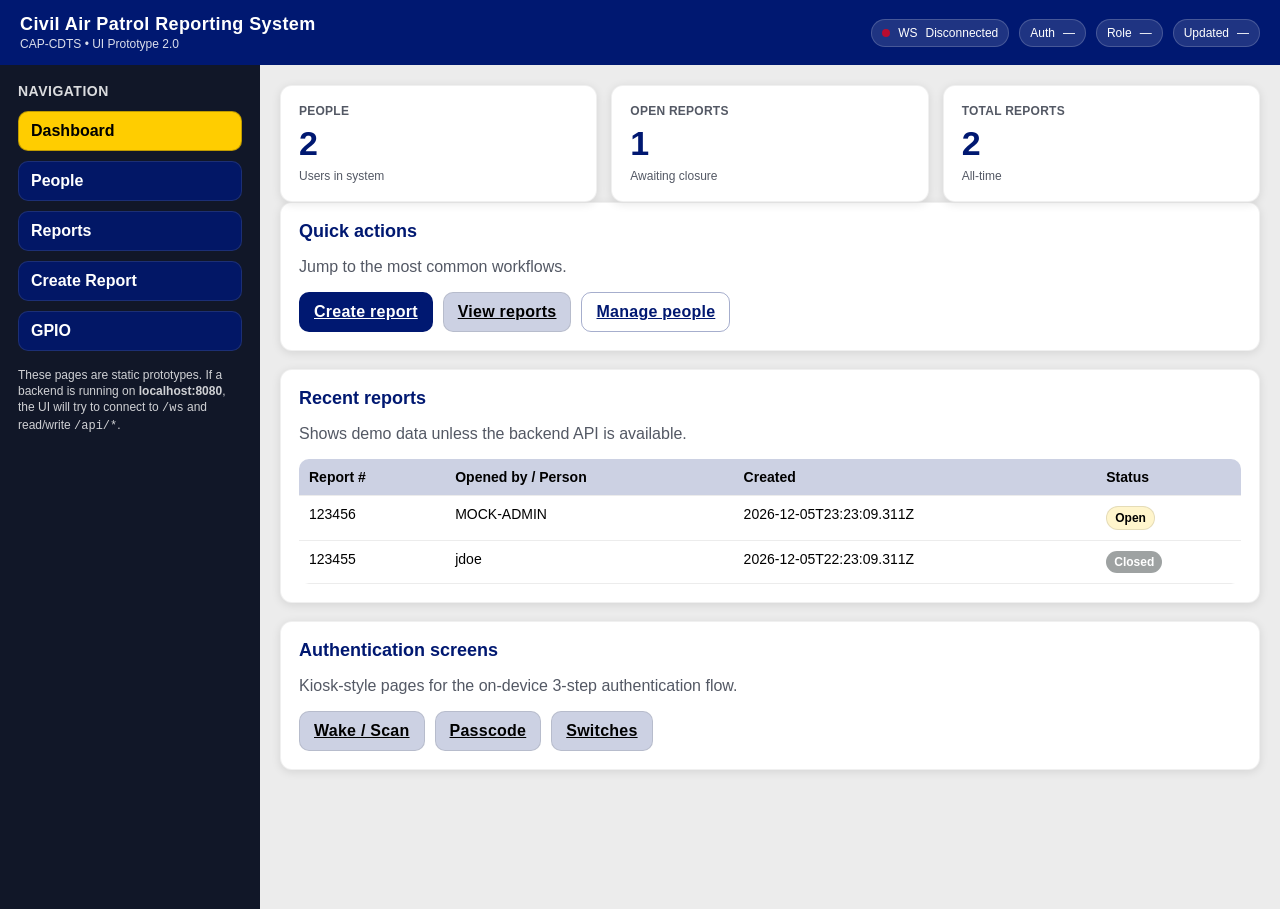
==== 2.0/index.html @ 658c5234 "2.0" ====
<!DOCTYPE html>
<html lang="en">
<head>
    <meta charset="UTF-8">
    <meta name="viewport" content="width=device-width, initial-scale=1.0">
    <title>CAP Reporting System — Dashboard</title>
    <link rel="stylesheet" href="cap-ui.css">
</head>
<body>

<a class="skip-link" href="#main">Skip to content</a>

<header class="app-header">
    <div class="title">
        <h1>Civil Air Patrol Reporting System</h1>
        <div class="subtitle">CAP-CDTS • UI Prototype 2.0</div>
    </div>
    <div class="status" aria-label="Live status">
        <div class="pill" title="WebSocket connection status">
            <span id="wsDot" class="dot neutral" aria-hidden="true"></span>
            <span>WS</span>
            <span id="wsText">Disconnected</span>
        </div>
        <div class="pill" title="Authentication stage">
            <span>Auth</span>
            <span id="authText">—</span>
        </div>
        <div class="pill" title="Current role">
            <span>Role</span>
            <span id="roleText">—</span>
        </div>
        <div class="pill" title="Last update timestamp">
            <span>Updated</span>
            <span id="updatedText">—</span>
        </div>
    </div>
</header>

<div class="container">
    <aside class="sidebar">
        <h2>Navigation</h2>
        <nav class="nav" aria-label="Primary">
            <a href="index.html">Dashboard</a>
            <a href="people.html">People</a>
            <a href="reports.html">Reports</a>
            <a href="create_report.html">Create Report</a>
            <a href="gpio.html">GPIO</a>
        </nav>
        <div class="note">
            These pages are static prototypes. If a backend is running on
            <strong>localhost:8080</strong>, the UI will try to connect to <code>/ws</code> and
            read/write <code>/api/*</code>.
        </div>
    </aside>

    <main class="main" id="main">
        <div class="grid cols-3" aria-label="Summary">
            <section class="card" aria-label="People summary">
                <div class="stat-label">People</div>
                <div class="stat-value" id="peopleCount">—</div>
                <div class="stat-sub">Users in system</div>
            </section>
            <section class="card" aria-label="Open reports summary">
                <div class="stat-label">Open reports</div>
                <div class="stat-value" id="openReportsCount">—</div>
                <div class="stat-sub">Awaiting closure</div>
            </section>
            <section class="card" aria-label="Total reports summary">
                <div class="stat-label">Total reports</div>
                <div class="stat-value" id="totalReportsCount">—</div>
                <div class="stat-sub">All-time</div>
            </section>
        </div>

        <section class="card">
            <h2>Quick actions</h2>
            <p class="muted">Jump to the most common workflows.</p>
            <div class="actions">
                <a class="btn" href="create_report.html">Create report</a>
                <a class="btn secondary" href="reports.html">View reports</a>
                <a class="btn ghost" href="people.html">Manage people</a>
            </div>
        </section>

        <section class="card" aria-label="Recent reports">
            <h2>Recent reports</h2>
            <p class="muted">Shows demo data unless the backend API is available.</p>
            <table class="table" aria-label="Recent reports table">
                <thead>
                <tr>
                    <th>Report #</th>
                    <th>Opened by / Person</th>
                    <th>Created</th>
                    <th>Status</th>
                </tr>
                </thead>
                <tbody id="recentReportsBody">
                <tr>
                    <td colspan="4" class="muted">Loading…</td>
                </tr>
                </tbody>
            </table>
        </section>

        <section class="card" aria-label="Auth flow screens">
            <h2>Authentication screens</h2>
            <p class="muted">Kiosk-style pages for the on-device 3-step authentication flow.</p>
            <div class="actions">
                <a class="btn secondary" href="wake.html">Wake / Scan</a>
                <a class="btn secondary" href="passcode.html">Passcode</a>
                <a class="btn secondary" href="switches.html">Switches</a>
            </div>
        </section>
    </main>
</div>

<script src="cap-ui.js"></script>
<script>
    (function () {
        "use strict";

        function safeText(v) {
            if (v === null || v === undefined) return "";
            return String(v);
        }

        function reportNum(r) {
            return r.num ?? r.report_num ?? r.reportNum ?? r.id ?? "—";
        }

        function reportWho(r) {
            return r.person ?? r.opened_by ?? r.openedBy ?? r.username ?? "—";
        }

        function reportCreated(r) {
            return r.created_at_utc ?? r.createdAtUtc ?? r.created_at ?? r.createdAt ?? "";
        }

        function isClosed(r) {
            return Boolean(r.closed_at_utc ?? r.closedAtUtc ?? r.closed_at ?? r.closedAt);
        }

        function renderRecentReports(reports) {
            var tbody = document.getElementById("recentReportsBody");
            if (!tbody) return;

            tbody.innerHTML = "";

            if (!Array.isArray(reports) || reports.length === 0) {
                tbody.innerHTML = '<tr><td colspan="4" class="muted">No reports found.</td></tr>';
                return;
            }

            reports.slice(0, 10).forEach(function (r) {
                var tr = document.createElement("tr");

                var tdNum = document.createElement("td");
                tdNum.textContent = safeText(reportNum(r));
                tr.appendChild(tdNum);

                var tdWho = document.createElement("td");
                tdWho.textContent = safeText(reportWho(r));
                tr.appendChild(tdWho);

                var tdCreated = document.createElement("td");
                tdCreated.textContent = safeText(reportCreated(r));
                tr.appendChild(tdCreated);

                var tdStatus = document.createElement("td");
                var span = document.createElement("span");
                span.className = "badge " + (isClosed(r) ? "closed" : "open");
                span.textContent = isClosed(r) ? "Closed" : "Open";
                tdStatus.appendChild(span);
                tr.appendChild(tdStatus);

                tbody.appendChild(tr);
            });
        }

        function setCounts(users, reports) {
            var peopleCount = document.getElementById("peopleCount");
            var openReportsCount = document.getElementById("openReportsCount");
            var totalReportsCount = document.getElementById("totalReportsCount");
            if (peopleCount) peopleCount.textContent = String(Array.isArray(users) ? users.length : 0);
            if (totalReportsCount) totalReportsCount.textContent = String(Array.isArray(reports) ? reports.length : 0);

            var open = 0;
            if (Array.isArray(reports)) {
                reports.forEach(function (r) {
                    if (!isClosed(r)) open += 1;
                });
            }
            if (openReportsCount) openReportsCount.textContent = String(open);
        }

        async function loadData() {
            var users = CAPUI.demoUsers();
            var reports = CAPUI.demoReports();

            var reportsResp = await CAPUI.apiGet("/api/reports");
            if (reportsResp.ok && Array.isArray(reportsResp.data)) {
                reports = reportsResp.data;
            }

            var usersResp = await CAPUI.apiGet("/api/users");
            if (usersResp.ok && Array.isArray(usersResp.data)) {
                users = usersResp.data;
            }

            setCounts(users, reports);
            renderRecentReports(reports);
        }

        CAPUI.markActiveNav();
        CAPUI.connectLiveState(function (state) {
            CAPUI.applyLiveStateToCommonBadges(state);
        });

        loadData();
    })();
</script>

</body>
</html>
---- 2.0/cap-ui.css ----
/*
  CAP Brand Palette
  Primary:
    Symbol Blue   #001871
    Silver Gray   #9ea2a2
  Secondary/Accent:
    Scarlet Red   #ba0c2f
    Air Force Yellow #ffcd00
    Black         #000000
    White         #ffffff
  Supplemental (20%):
    Blue 20%      #ccd1e3
    Red 20%       #f1ced5
    Yellow 20%    #fff5cc
    Gray 20%      #ececec
  Limited Use:
    CAP Navy      #111728
    Sky Blue      #99b9ca
*/

:root {
    --blue: #001871;
    --gray: #9ea2a2;
    --red: #ba0c2f;
    --yellow: #ffcd00;
    --black: #000000;
    --white: #ffffff;

    --blue-light: #ccd1e3;
    --red-light: #f1ced5;
    --yellow-light: #fff5cc;
    --gray-light: #ececec;

    --navy: #111728;
    --sky: #99b9ca;

    --page-bg: var(--gray-light);
    --surface: var(--white);
    --text: var(--black);
    --muted: rgba(17, 23, 40, 0.72);

    --radius: 12px;
    --shadow: 0 2px 10px rgba(0, 0, 0, 0.10);
    --shadow-strong: 0 12px 28px rgba(0, 0, 0, 0.18);
}

* { box-sizing: border-box; }

html, body {
    height: 100%;
}

body {
    margin: 0;
    font-family: Arial, sans-serif;
    background: var(--page-bg);
    color: var(--text);
}

a { color: inherit; }

a.skip-link {
    position: absolute;
    left: -999px;
    top: auto;
    width: 1px;
    height: 1px;
    overflow: hidden;
}

a.skip-link:focus {
    left: 12px;
    top: 12px;
    width: auto;
    height: auto;
    padding: 8px 12px;
    background: var(--yellow);
    color: var(--black);
    border-radius: 8px;
    z-index: 9999;
}

/* Header */
header.app-header {
    background: var(--blue);
    color: var(--white);
    padding: 14px 20px;
    display: flex;
    align-items: center;
    justify-content: space-between;
    gap: 16px;
}

header.app-header .title {
    display: flex;
    flex-direction: column;
    gap: 2px;
}

header.app-header h1 {
    margin: 0;
    font-size: 18px;
    letter-spacing: 0.4px;
}

header.app-header .subtitle {
    font-size: 12px;
    color: rgba(255,255,255,0.86);
}

header.app-header .status {
    display: flex;
    gap: 10px;
    align-items: center;
    flex-wrap: wrap;
    justify-content: flex-end;
}

.pill {
    display: inline-flex;
    align-items: center;
    gap: 8px;
    padding: 6px 10px;
    border-radius: 999px;
    font-size: 12px;
    background: rgba(255,255,255,0.12);
    border: 1px solid rgba(255,255,255,0.18);
}

.dot {
    width: 8px;
    height: 8px;
    border-radius: 999px;
    background: var(--yellow);
}

.dot.ok { background: var(--yellow); }
.dot.bad { background: var(--red); }
.dot.neutral { background: var(--sky); }

/* Layout */
.container {
    display: flex;
    min-height: calc(100vh - 56px);
}

.sidebar {
    width: 260px;
    background: var(--navy);
    color: var(--white);
    padding: 18px;
}

.sidebar h2 {
    margin: 0 0 12px 0;
    font-size: 14px;
    letter-spacing: 0.5px;
    text-transform: uppercase;
    color: rgba(255,255,255,0.85);
}

.nav {
    display: grid;
    gap: 10px;
}

.nav a {
    display: block;
    padding: 10px 12px;
    border-radius: 10px;
    text-decoration: none;
    background: rgba(0, 24, 113, 0.85);
    border: 1px solid rgba(255,255,255,0.10);
    color: var(--white);
    font-weight: 700;
}

.nav a:hover {
    background: var(--sky);
    color: var(--black);
}

.nav a[aria-current="page"] {
    background: var(--yellow);
    color: var(--black);
    border-color: rgba(0,0,0,0.25);
}

.sidebar .note {
    margin-top: 16px;
    font-size: 12px;
    color: rgba(255,255,255,0.8);
    line-height: 1.35;
}

.main {
    flex: 1;
    padding: 20px;
}

/* Cards */
.card {
    background: var(--surface);
    border-radius: var(--radius);
    box-shadow: var(--shadow);
    padding: 18px;
    margin-bottom: 18px;
    border: 1px solid rgba(0,0,0,0.06);
}

.card h2 {
    margin: 0 0 10px 0;
    font-size: 18px;
    color: var(--blue);
}

.card .muted {
    color: var(--muted);
}

.grid {
    display: grid;
    gap: 14px;
}

.grid .card {
    margin-bottom: 0;
}

.stat-label {
    font-size: 12px;
    font-weight: 800;
    letter-spacing: 0.25px;
    color: rgba(17,23,40,0.72);
    text-transform: uppercase;
}

.stat-value {
    margin-top: 6px;
    font-size: 34px;
    font-weight: 900;
    letter-spacing: 0.5px;
    color: var(--blue);
}

.stat-sub {
    margin-top: 6px;
    font-size: 12px;
    color: var(--muted);
}

.grid.cols-2 {
    grid-template-columns: repeat(2, minmax(0, 1fr));
}

.grid.cols-3 {
    grid-template-columns: repeat(3, minmax(0, 1fr));
}

@media (max-width: 980px) {
    .sidebar { width: 220px; }
    .grid.cols-3 { grid-template-columns: 1fr; }
    .grid.cols-2 { grid-template-columns: 1fr; }
}

@media (max-width: 760px) {
    .container { flex-direction: column; }
    .sidebar { width: 100%; height: auto; }
}

/* Forms */
label {
    font-size: 12px;
    font-weight: 700;
    letter-spacing: 0.25px;
    color: rgba(17,23,40,0.85);
}

input, textarea, select {
    width: 100%;
    padding: 10px;
    margin-top: 8px;
    margin-bottom: 14px;
    border: 1px solid rgba(0,0,0,0.18);
    border-radius: 10px;
    background: var(--white);
    color: var(--black);
    font-size: 14px;
}

textarea { resize: vertical; }

.help {
    margin-top: -8px;
    margin-bottom: 14px;
    font-size: 12px;
    color: var(--muted);
}

/* Buttons */
.btn {
    display: inline-flex;
    align-items: center;
    justify-content: center;
    gap: 8px;
    padding: 10px 14px;
    border-radius: 10px;
    border: 1px solid transparent;
    cursor: pointer;
    font-weight: 800;
    letter-spacing: 0.25px;
    background: var(--blue);
    color: var(--white);
}

.btn:hover { background: var(--sky); color: var(--black); }

.btn:focus-visible {
    outline: 3px solid var(--yellow);
    outline-offset: 2px;
}

.btn.secondary {
    background: var(--blue-light);
    color: var(--black);
    border-color: rgba(0,0,0,0.10);
}

.btn.secondary:hover { background: var(--sky); }

.btn.danger {
    background: var(--red);
    color: var(--white);
}

.btn.danger:hover { background: rgba(186, 12, 47, 0.85); color: var(--white); }

.btn.ghost {
    background: transparent;
    color: var(--blue);
    border-color: rgba(0, 24, 113, 0.35);
}

.btn.ghost:hover {
    background: var(--blue-light);
    color: var(--black);
}

.actions {
    display: flex;
    gap: 10px;
    flex-wrap: wrap;
}

.alert {
    margin-top: 10px;
    padding: 10px 12px;
    border-radius: 10px;
    border: 1px solid rgba(0,0,0,0.12);
    font-size: 13px;
}

.alert.ok {
    background: var(--yellow-light);
    color: var(--black);
}

.alert.bad {
    background: var(--red-light);
    color: var(--black);
}

.alert.neutral {
    background: var(--blue-light);
    color: var(--black);
}

/* Tables */
.table {
    width: 100%;
    border-collapse: collapse;
    overflow: hidden;
    border-radius: 10px;
}

.table th, .table td {
    padding: 10px;
    border-bottom: 1px solid var(--gray-light);
    text-align: left;
    vertical-align: top;
    font-size: 14px;
}

.table th {
    background: var(--blue-light);
    color: var(--black);
    font-weight: 800;
}

.table tr:hover td {
    background: rgba(204, 209, 227, 0.35);
}

.badge {
    display: inline-flex;
    align-items: center;
    padding: 4px 8px;
    border-radius: 999px;
    font-size: 12px;
    font-weight: 800;
}

.badge.open { background: var(--yellow-light); color: var(--black); border: 1px solid rgba(0,0,0,0.10); }
.badge.closed { background: var(--gray); color: var(--white); }
.badge.warning { background: var(--red-light); color: var(--black); border: 1px solid rgba(0,0,0,0.10); }

/* Kiosk auth screens */
.kiosk {
    min-height: 100vh;
    display: flex;
    align-items: center;
    justify-content: center;
    padding: 22px;
}

.kiosk.blue { background: var(--blue); color: var(--white); }
.kiosk.navy { background: var(--navy); color: var(--white); }

.kiosk-card {
    width: min(860px, 100%);
    background: rgba(255,255,255,0.10);
    border: 1px solid rgba(255,255,255,0.18);
    border-radius: 18px;
    padding: 22px;
    box-shadow: var(--shadow-strong);
    backdrop-filter: blur(2px);
}

.kiosk-card h1 {
    margin: 0 0 6px 0;
    font-size: 28px;
}

.kiosk-card p {
    margin: 6px 0;
    font-size: 16px;
    color: rgba(255,255,255,0.90);
}

.kiosk-row {
    display: flex;
    gap: 14px;
    flex-wrap: wrap;
    margin-top: 14px;
}

.passcode-boxes {
    display: flex;
    gap: 12px;
    margin: 18px 0 10px 0;
    flex-wrap: wrap;
}

.pass-box {
    width: 64px;
    height: 72px;
    border-radius: 12px;
    background: rgba(255,255,255,0.10);
    border: 2px solid rgba(255,255,255,0.30);
    display: flex;
    align-items: center;
    justify-content: center;
    font-size: 28px;
    font-weight: 900;
}

.small {
    font-size: 12px;
    color: rgba(255,255,255,0.86);
}

kbd {
    background: rgba(255,255,255,0.18);
    border: 1px solid rgba(255,255,255,0.24);
    border-bottom-color: rgba(255,255,255,0.10);
    padding: 2px 6px;
    border-radius: 6px;
    font-size: 12px;
    font-weight: 800;
}
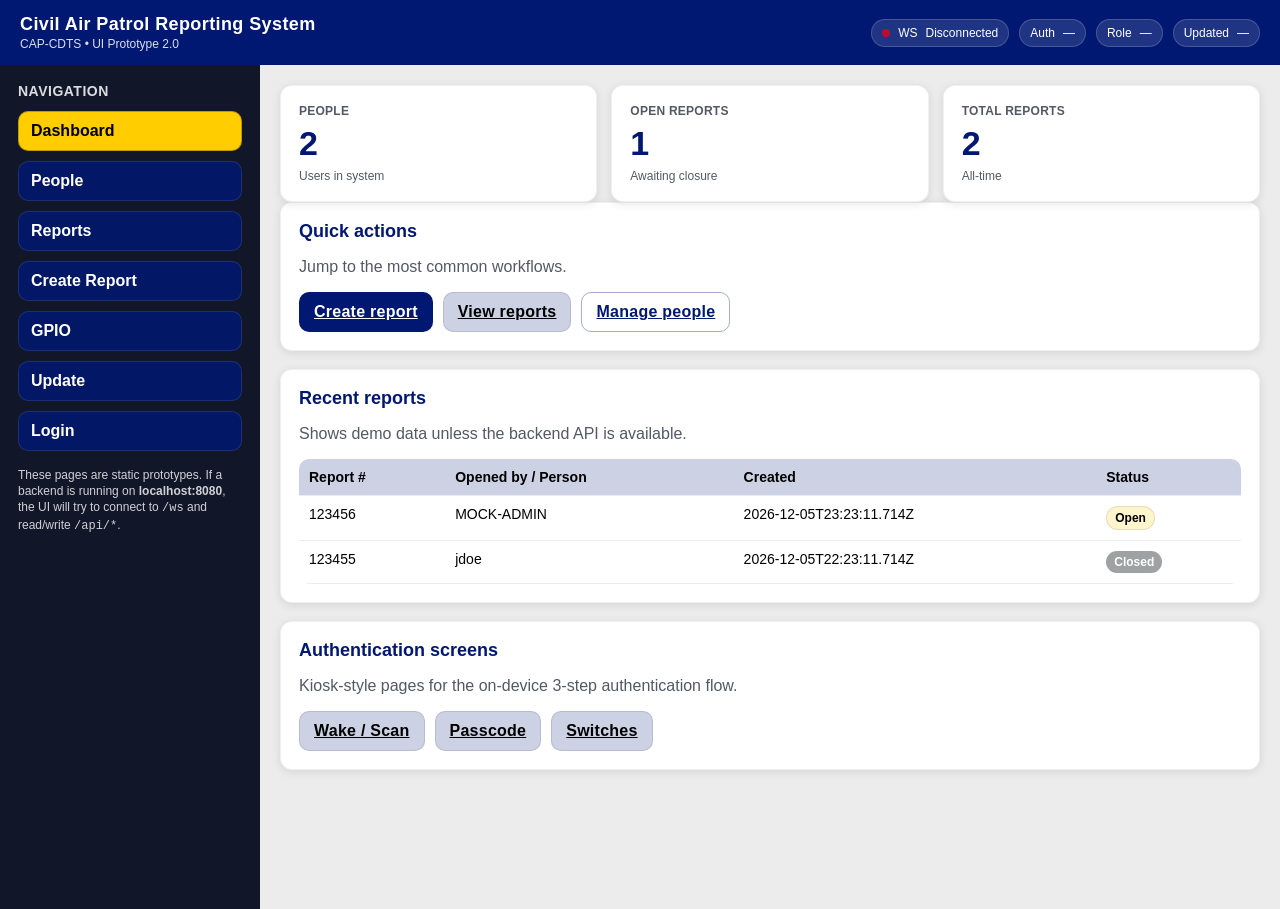
==== commit 5118ce05: "update" ====
--- a/2.0/index.html
+++ b/2.0/index.html
@@ -45,6 +45,8 @@
             <a href="reports.html">Reports</a>
             <a href="create_report.html">Create Report</a>
             <a href="gpio.html">GPIO</a>
+            <a href="update.html">Update</a>
+            <a href="login.html">Login</a>
         </nav>
         <div class="note">
             These pages are static prototypes. If a backend is running on
